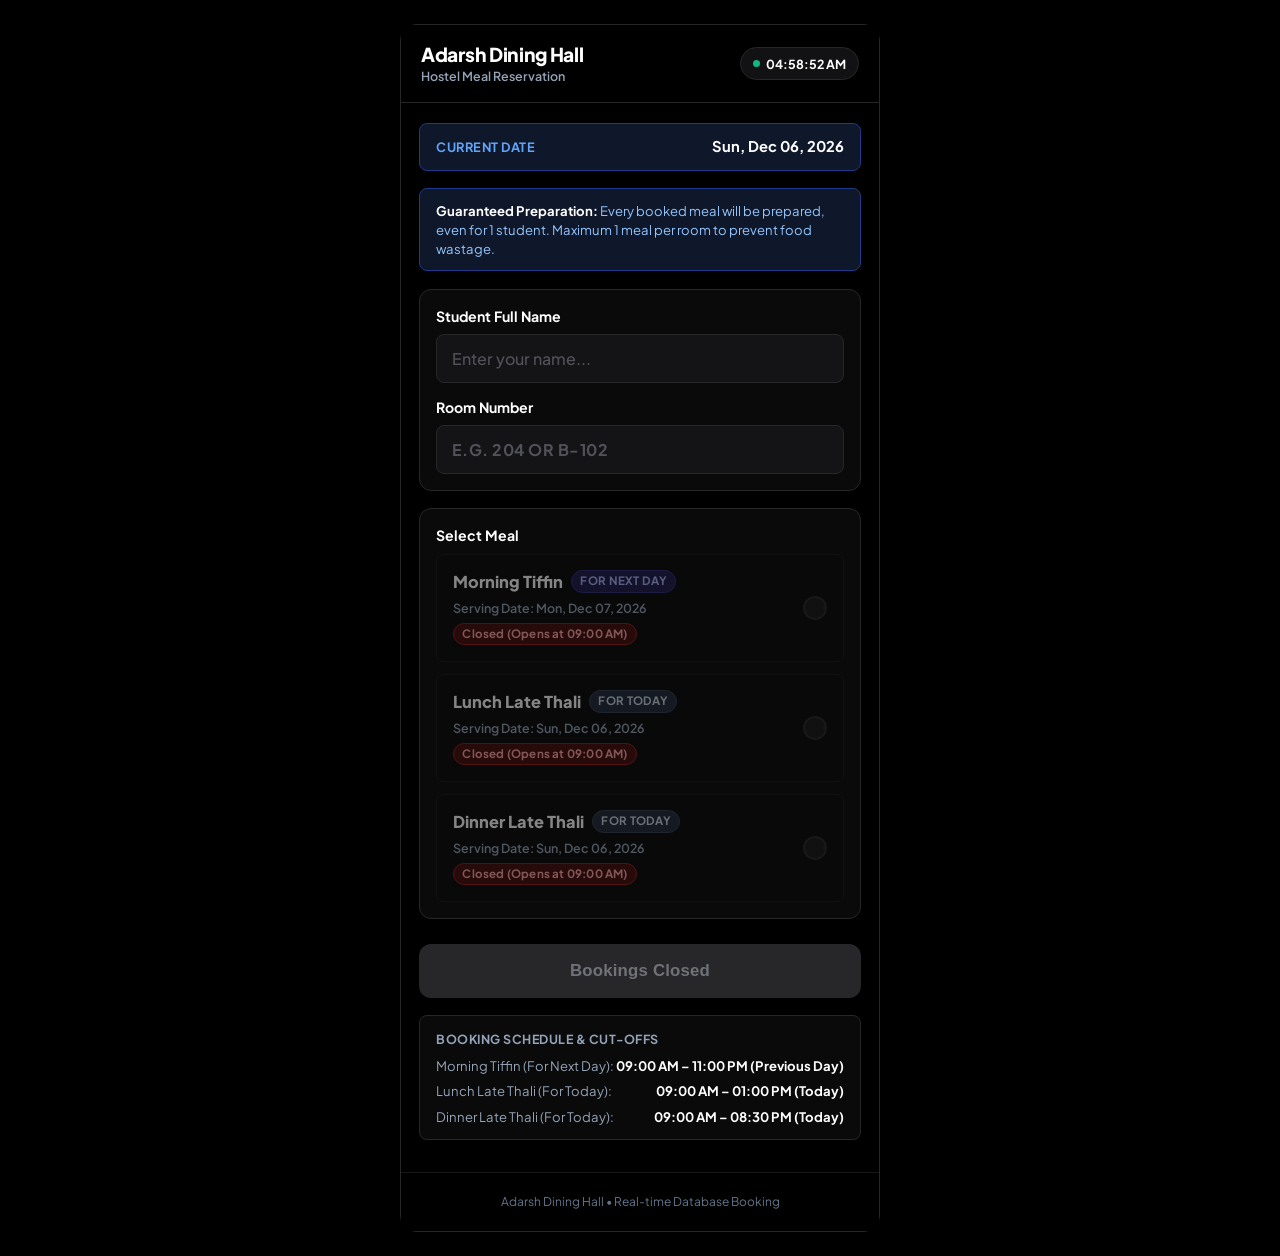
==== index.html @ bc03c0e6 "Implement Device Lock and Room Number Lock" ====
<!DOCTYPE html>
<html lang="en">
<head>
  <meta charset="UTF-8">
  <meta name="viewport" content="width=device-width, initial-scale=1.0, maximum-scale=1.0, user-scalable=no">
  <title>Adarsh Dining Hall - Meal Reservation</title>
  <link rel="icon" href="data:image/svg+xml,<svg xmlns=%22http://www.w3.org/2000/svg%22 viewBox=%220 0 100 100%22><rect width=%22100%22 height=%22100%22 rx=%2220%22 fill=%22%231e3a8a%22/><text x=%2250%22 y=%2265%22 font-family=%22sans-serif%22 font-size=%2245%22 font-weight=%22bold%22 fill=%22white%22 text-anchor=%22middle%22>A</text></svg>">
  <link rel="stylesheet" href="styles.css">
  <link rel="preconnect" href="https://fonts.googleapis.com">
  <link rel="preconnect" href="https://fonts.gstatic.com" crossorigin>
  <link href="https://fonts.googleapis.com/css2?family=Plus+Jakarta+Sans:wght@400;500;600;700;800&display=swap" rel="stylesheet">
</head>
<body class="mobile-body">
  <div class="mobile-app-shell">
    
    <!-- Clean App Header -->
    <header class="app-header">
      <div class="app-brand">
        <h1 class="app-title">Adarsh Dining Hall</h1>
        <p class="app-tagline">Hostel Meal Reservation</p>
      </div>
      <div class="header-clock">
        <span class="live-dot"></span>
        <span id="liveClock">--:--:--</span>
      </div>
    </header>

    <!-- Notification Toast -->
    <div id="toast" class="toast"></div>

    <!-- Main Content -->
    <main class="app-content">
      
      <!-- SUCCESS CONFIRMATION OVERLAY -->
      <div id="successCard" class="booking-success-card hidden">
        <div class="success-check-badge">&#10003;</div>
        <h2>Booking Confirmed</h2>
        <p class="success-subtext">The kitchen manager has received your reservation in the database.</p>
        
        <div class="success-details-box" id="submittedSummaryBox">
          <!-- Injected via app.js -->
        </div>

        <button class="btn-book-another" onclick="resetFormForNewEntry()">
          Book Another Meal
        </button>
      </div>

      <!-- Main Direct Booking Form -->
      <form id="messOrderForm" class="booking-form-direct">
        
        <!-- Today's Date Banner -->
        <div class="today-date-card">
          <span class="today-label">Current Date</span>
          <span class="today-val" id="dispTodayDate">Loading...</span>
        </div>

        <!-- Anti-Wastage & Guaranteed Cooking Notice -->
        <div class="assurance-note">
          <strong>Guaranteed Preparation:</strong> Every booked meal will be prepared, even for 1 student. Maximum 1 meal per room to prevent food wastage.
        </div>

        <!-- Student Details Inputs (Name + Room Number) -->
        <div class="input-card">
          <label class="field-label" for="studentName">Student Full Name</label>
          <input 
            type="text" 
            id="studentName" 
            class="mobile-text-input" 
            placeholder="Enter your name..." 
            required
            autocomplete="name"
          >
          <div style="margin-top: 0.85rem;">
            <label class="field-label" for="roomNumber">Room Number</label>
            <input 
              type="text" 
              id="roomNumber" 
              class="mobile-text-input uppercase-input" 
              placeholder="e.g. 204 or B-102" 
              required
              autocomplete="off"
              maxlength="15"
            >
          </div>
        </div>

        <!-- Meal Selection (3 Direct Cards: Tiffin for Next Day, Lunch/Dinner for Today) -->
        <div class="input-card">
          <label class="field-label">Select Meal</label>

          <div class="meal-cards-stack">
            
            <!-- OPTION 1: Morning Tiffin (Next Day) -->
            <div class="meal-tap-card" id="boxTiffin" onclick="toggleMealCard('tiffin')">
              <input type="checkbox" id="checkTiffin" class="hidden-checkbox">
              <div class="card-left">
                <div class="card-title-row">
                  <span class="meal-title">Morning Tiffin</span>
                  <span class="meal-target-pill next-day">For Next Day</span>
                </div>
                <span class="meal-date-tag" id="tagDateTiffin">Loading...</span>
                <span class="time-status-badge closed" id="badgeTiffinStatus">Checking...</span>
              </div>
              <div class="card-check-indicator" id="indicatorTiffin"></div>
            </div>

            <!-- OPTION 2: Lunch Late Thali (Today) -->
            <div class="meal-tap-card" id="boxLunch" onclick="toggleMealCard('lunch')">
              <input type="checkbox" id="checkLunch" class="hidden-checkbox">
              <div class="card-left">
                <div class="card-title-row">
                  <span class="meal-title">Lunch Late Thali</span>
                  <span class="meal-target-pill today">For Today</span>
                </div>
                <span class="meal-date-tag" id="tagDateLunch">Loading...</span>
                <span class="time-status-badge closed" id="badgeLunchStatus">Checking...</span>
              </div>
              <div class="card-check-indicator" id="indicatorLunch"></div>
            </div>

            <!-- OPTION 3: Dinner Late Thali (Today) -->
            <div class="meal-tap-card" id="boxDinner" onclick="toggleMealCard('dinner')">
              <input type="checkbox" id="checkDinner" class="hidden-checkbox">
              <div class="card-left">
                <div class="card-title-row">
                  <span class="meal-title">Dinner Late Thali</span>
                  <span class="meal-target-pill today">For Today</span>
                </div>
                <span class="meal-date-tag" id="tagDateDinner">Loading...</span>
                <span class="time-status-badge closed" id="badgeDinnerStatus">Checking...</span>
              </div>
              <div class="card-check-indicator" id="indicatorDinner"></div>
            </div>

          </div>

          <!-- Validation Error -->
          <div id="selectionError" class="mobile-error-banner hidden">
            Please select at least one open meal option above.
          </div>
        </div>

        <!-- Main CTA Button -->
        <div class="cta-wrapper">
          <button type="submit" class="btn-main-cta" id="submitBtn">
            Confirm Meal Booking
          </button>
        </div>

        <!-- Official Schedule Rules -->
        <div class="rules-card">
          <div class="rules-heading">Booking Schedule & Cut-offs</div>
          <div class="rules-list">
            <div class="rules-item">
              <span>Morning Tiffin (For Next Day):</span>
              <strong>09:00 AM – 11:00 PM (Previous Day)</strong>
            </div>
            <div class="rules-item">
              <span>Lunch Late Thali (For Today):</span>
              <strong>09:00 AM – 01:00 PM (Today)</strong>
            </div>
            <div class="rules-item">
              <span>Dinner Late Thali (For Today):</span>
              <strong>09:00 AM – 08:30 PM (Today)</strong>
            </div>
          </div>
        </div>

      </form>
    </main>

    <!-- Clean Footer -->
    <footer class="mobile-app-footer">
      <p>Adarsh Dining Hall • Real-time Database Booking</p>
    </footer>

  </div>

  <script src="app.js"></script>
</body>
</html>
---- styles.css ----
/* ========================================================
   Adarsh Dining Hall - Premium OLED Black Design System
   Black Background • Navy Blue Accents • Mobile-First • Zero Emojis
   ======================================================== */
:root {
  --primary: #2563eb;              /* High-Contrast Navy Blue Accent */
  --primary-dark: #1e40af;         /* Deep Navy */
  --primary-light: #1e293b;        /* Subtle Navy-Slate Tint */
  --primary-gradient: linear-gradient(135deg, #1d4ed8 0%, #1e40af 100%);
  
  --bg-page: #000000;              /* Pure Pitch Black */
  --bg-card: #0a0a0a;              /* OLED Black Card Surface */
  --bg-card-elevated: #121214;     /* Elevated Surface */
  
  --text-main: #ffffff;            /* Crisp High-Contrast White */
  --text-muted: #94a3b8;           /* Muted Light Slate */
  --text-light: #64748b;
  --border-color: #27272a;         /* Subtle Dark Border */
  --border-focus: #3b82f6;

  --accent-green: #10b981;
  --accent-green-bg: #064e3b;
  --accent-red: #ef4444;
  --accent-red-bg: #450a0a;
  
  --radius-sm: 8px;
  --radius-md: 12px;
  --radius-lg: 16px;
  --radius-full: 9999px;
  
  --shadow-sm: 0 1px 3px rgba(0, 0, 0, 0.4);
  --shadow-card: 0 4px 14px -2px rgba(0, 0, 0, 0.6);
  --shadow-cta: 0 8px 24px -4px rgba(37, 99, 235, 0.45);
  
  --font-family: 'Plus Jakarta Sans', -apple-system, BlinkMacSystemFont, "Segoe UI", sans-serif;
}

* {
  margin: 0;
  padding: 0;
  box-sizing: border-box;
  -webkit-tap-highlight-color: transparent;
}

body.mobile-body {
  font-family: var(--font-family);
  background-color: #000000;
  color: var(--text-main);
  line-height: 1.45;
  -webkit-font-smoothing: antialiased;
  color-scheme: dark;
}

/* Mobile Container Shell */
.mobile-app-shell {
  max-width: 480px;
  margin: 0 auto;
  min-height: 100vh;
  display: flex;
  flex-direction: column;
  background-color: #000000;
  box-shadow: 0 0 50px rgba(0, 0, 0, 0.9);
}

@media (min-width: 481px) {
  .mobile-app-shell {
    margin: 1.5rem auto;
    min-height: calc(100vh - 3rem);
    border-radius: var(--radius-lg);
    border: 1px solid var(--border-color);
  }
}

/* ========================================================
   Compact App Header
   ======================================================== */
.app-header {
  padding: 1.1rem 1.25rem;
  background: #000000;
  border-bottom: 1px solid var(--border-color);
  display: flex;
  justify-content: space-between;
  align-items: center;
  position: sticky;
  top: 0;
  z-index: 50;
}

.app-brand {
  display: flex;
  flex-direction: column;
}

.app-title {
  font-size: 1.2rem;
  font-weight: 800;
  color: #ffffff;
  letter-spacing: -0.3px;
  line-height: 1.15;
}

.app-tagline {
  font-size: 0.78rem;
  color: var(--text-muted);
  font-weight: 600;
  margin-top: 2px;
}

.header-clock {
  display: flex;
  align-items: center;
  gap: 0.4rem;
  background: #121214;
  padding: 0.4rem 0.75rem;
  border-radius: var(--radius-full);
  font-size: 0.78rem;
  font-weight: 700;
  color: #ffffff;
  border: 1px solid var(--border-color);
}

.live-dot {
  width: 7px;
  height: 7px;
  border-radius: 50%;
  background: var(--accent-green);
}

/* ========================================================
   Content Layout (Direct Visibility)
   ======================================================== */
.app-content {
  padding: 1.25rem 1.15rem 2rem 1.15rem;
  flex: 1;
  background-color: #000000;
}

.booking-form-direct {
  display: flex;
  flex-direction: column;
  gap: 1.1rem;
}

/* Date Notification Box */
.today-date-card {
  background: #0f172a;
  border: 1.5px solid #1e3a8a;
  border-radius: var(--radius-sm);
  padding: 0.75rem 1rem;
  display: flex;
  justify-content: space-between;
  align-items: center;
}

.today-label {
  font-size: 0.8rem;
  font-weight: 700;
  color: #60a5fa;
  text-transform: uppercase;
  letter-spacing: 0.5px;
}

.today-val {
  font-size: 0.92rem;
  font-weight: 700;
  color: #ffffff;
}

/* Assurance Note */
.assurance-note {
  background: #0f172a;
  border: 1px solid #1e3a8a;
  border-radius: var(--radius-sm);
  padding: 0.75rem 0.95rem;
  font-size: 0.82rem;
  color: #93c5fd;
  line-height: 1.45;
}

.assurance-note strong {
  color: #ffffff;
}

.uppercase-input {
  text-transform: uppercase;
  letter-spacing: 0.5px;
  font-weight: 700 !important;
}

/* Input Cards */
.input-card {
  background: #0a0a0a;
  border: 1.5px solid var(--border-color);
  border-radius: var(--radius-md);
  padding: 1rem;
  box-shadow: var(--shadow-sm);
  transition: border-color 0.2s;
}

.input-card:focus-within {
  border-color: var(--primary);
}

.field-label {
  display: block;
  font-size: 0.88rem;
  font-weight: 700;
  color: #ffffff;
  margin-bottom: 0.5rem;
}

/* Student Name Text Input */
.mobile-text-input {
  width: 100%;
  background: #141416;
  border: 1.5px solid var(--border-color);
  border-radius: var(--radius-sm);
  padding: 0.8rem 0.9rem;
  font-family: inherit;
  font-size: 1rem;
  font-weight: 500;
  color: #ffffff;
  outline: none;
  transition: all 0.2s;
}

.mobile-text-input::placeholder {
  color: #52525b;
}

.mobile-text-input:focus {
  border-color: var(--primary);
  background: #18181b;
  box-shadow: 0 0 0 3px rgba(37, 99, 235, 0.25);
}

/* ========================================================
   Meal Selection Cards (Clean, Bold, No Emojis, No Filler)
   ======================================================== */
.meal-cards-stack {
  display: flex;
  flex-direction: column;
  gap: 0.75rem;
}

.meal-tap-card {
  background: #0f1319;
  border: 1.5px solid var(--border-color);
  border-radius: var(--radius-sm);
  padding: 0.95rem 1rem;
  display: flex;
  align-items: center;
  justify-content: space-between;
  cursor: pointer;
  user-select: none;
  transition: all 0.2s ease;
}

.meal-tap-card:active:not(.disabled) {
  transform: scale(0.985);
}

.hidden-checkbox {
  display: none !important;
}

.card-left {
  display: flex;
  flex-direction: column;
  gap: 0.35rem;
  flex: 1;
}

.card-title-row {
  display: flex;
  align-items: center;
  gap: 0.5rem;
  flex-wrap: wrap;
}

.meal-title {
  font-size: 1.02rem;
  font-weight: 800;
  color: #ffffff;
}

.meal-target-pill {
  font-size: 0.72rem;
  font-weight: 700;
  padding: 2px 8px;
  border-radius: var(--radius-full);
  text-transform: uppercase;
  letter-spacing: 0.3px;
}

.meal-target-pill.next-day {
  background: #1e1b4b;
  color: #a5b4fc;
  border: 1px solid #312e81;
}

.meal-target-pill.today {
  background: #1e293b;
  color: #cbd5e1;
  border: 1px solid #334155;
}

.meal-date-tag {
  font-size: 0.78rem;
  font-weight: 600;
  color: var(--text-muted);
}

/* Status Badges */
.time-status-badge {
  display: inline-block;
  align-self: flex-start;
  font-size: 0.72rem;
  font-weight: 700;
  padding: 2px 8px;
  border-radius: var(--radius-full);
  letter-spacing: 0.2px;
}

.time-status-badge.open {
  background: #064e3b;
  color: #6ee7b7;
  border: 1px solid #059669;
}

.time-status-badge.closed {
  background: #450a0a;
  color: #fca5a5;
  border: 1px solid #991b1b;
}

/* Card Check Indicator */
.card-check-indicator {
  width: 24px;
  height: 24px;
  border-radius: 50%;
  border: 2px solid #3f3f46;
  background: #18181b;
  display: flex;
  align-items: center;
  justify-content: center;
  flex-shrink: 0;
  margin-left: 0.75rem;
  transition: all 0.2s;
}

/* Selected State */
.meal-tap-card.selected {
  background: #172554;
  border-color: #3b82f6;
  box-shadow: 0 0 0 1px #3b82f6;
}

.meal-tap-card.selected .card-check-indicator {
  background: var(--primary);
  border-color: var(--primary);
}

.meal-tap-card.selected .card-check-indicator::after {
  content: '';
  display: block;
  width: 5px;
  height: 9px;
  border: solid #ffffff;
  border-width: 0 2px 2px 0;
  transform: rotate(45deg);
  margin-top: -2px;
}

/* Disabled State */
.meal-tap-card.disabled {
  background: #09090b;
  border-color: #18181b;
  opacity: 0.5;
  cursor: not-allowed;
}

.meal-tap-card.disabled .card-check-indicator {
  background: #18181b;
  border-color: #27272a;
}

/* Mobile Error Banner */
.mobile-error-banner {
  background: #450a0a;
  border: 1.5px solid #991b1b;
  color: #fca5a5;
  font-size: 0.84rem;
  font-weight: 600;
  padding: 0.65rem 0.9rem;
  border-radius: var(--radius-sm);
  margin-top: 0.5rem;
}

/* ========================================================
   Main CTA Button
   ======================================================== */
.cta-wrapper {
  margin-top: 0.5rem;
}

.btn-main-cta {
  width: 100%;
  background: var(--primary-gradient);
  color: #ffffff;
  border: none;
  padding: 1.05rem 1.25rem;
  border-radius: var(--radius-md);
  font-size: 1.05rem;
  font-weight: 800;
  letter-spacing: 0.2px;
  cursor: pointer;
  box-shadow: var(--shadow-cta);
  transition: transform 0.15s, box-shadow 0.15s, background 0.2s;
  display: flex;
  align-items: center;
  justify-content: center;
}

.btn-main-cta:hover:not(:disabled) {
  background: linear-gradient(135deg, #2563eb 0%, #1d4ed8 100%);
}

.btn-main-cta:active:not(:disabled) {
  transform: scale(0.985);
}

.btn-main-cta:disabled {
  background: #27272a;
  color: #71717a;
  box-shadow: none;
  cursor: not-allowed;
}

/* Booking Rules Summary Card */
.rules-card {
  background: #0a0a0a;
  border: 1px solid var(--border-color);
  border-radius: var(--radius-sm);
  padding: 0.85rem 1rem;
}

.rules-heading {
  font-size: 0.78rem;
  font-weight: 700;
  color: var(--text-muted);
  text-transform: uppercase;
  letter-spacing: 0.5px;
  margin-bottom: 0.5rem;
}

.rules-list {
  display: flex;
  flex-direction: column;
  gap: 0.4rem;
  font-size: 0.82rem;
}

.rules-item {
  display: flex;
  justify-content: space-between;
  color: var(--text-muted);
}

.rules-item strong {
  color: #ffffff;
}

/* ========================================================
   Booking Success Card
   ======================================================== */
.booking-success-card {
  text-align: center;
  padding: 2.5rem 1.5rem;
  background: #0a0a0a;
  border-radius: var(--radius-md);
  border: 1.5px solid var(--border-color);
  box-shadow: var(--shadow-card);
}

.success-check-badge {
  width: 54px;
  height: 54px;
  background: var(--primary);
  color: #ffffff;
  font-size: 1.6rem;
  font-weight: 800;
  border-radius: 50%;
  display: flex;
  align-items: center;
  justify-content: center;
  margin: 0 auto 1.25rem auto;
  box-shadow: 0 4px 14px rgba(37, 99, 235, 0.4);
}

.booking-success-card h2 {
  font-size: 1.45rem;
  font-weight: 800;
  color: #ffffff;
  margin-bottom: 0.35rem;
}

.success-subtext {
  font-size: 0.85rem;
  color: var(--text-muted);
  margin-bottom: 1.5rem;
}

.success-details-box {
  background: #141416;
  border: 1px solid var(--border-color);
  border-radius: var(--radius-sm);
  padding: 1rem;
  text-align: left;
  font-size: 0.9rem;
  display: flex;
  flex-direction: column;
  gap: 0.45rem;
  margin-bottom: 1.5rem;
  color: #ffffff;
}

.btn-book-another {
  width: 100%;
  background: transparent;
  color: #60a5fa;
  border: 2px solid var(--primary);
  padding: 0.85rem;
  border-radius: var(--radius-md);
  font-size: 0.95rem;
  font-weight: 700;
  cursor: pointer;
  transition: all 0.2s;
}

.btn-book-another:hover {
  background: #172554;
}

/* App Footer */
.mobile-app-footer {
  text-align: center;
  padding: 1.25rem 1rem;
  font-size: 0.75rem;
  color: var(--text-light);
  border-top: 1px solid #18181b;
  background: #000000;
}

/* Toast */
.toast {
  position: fixed;
  bottom: 1.5rem;
  left: 50%;
  transform: translateX(-50%) translateY(10px);
  background: #18181b;
  border: 1px solid var(--border-color);
  color: #ffffff;
  padding: 0.75rem 1.25rem;
  border-radius: var(--radius-full);
  font-size: 0.85rem;
  font-weight: 600;
  box-shadow: 0 8px 25px rgba(0, 0, 0, 0.8);
  opacity: 0;
  pointer-events: none;
  transition: all 0.25s cubic-bezier(0.16, 1, 0.3, 1);
  z-index: 9999;
  white-space: nowrap;
}

.toast.show {
  opacity: 1;
  transform: translateX(-50%) translateY(0);
}

.hidden {
  display: none !important;
}

/* ========================================================
   Mobile-First Kitchen Manager Portal (messmanager.html)
   ======================================================== */
.manager-header-actions {
  display: flex;
  align-items: center;
  gap: 0.5rem;
}

.btn-print-mobile {
  background: var(--primary-dark);
  color: #ffffff;
  padding: 0.35rem 0.75rem;
  border-radius: var(--radius-sm);
  font-size: 0.78rem;
  font-weight: 700;
  cursor: pointer;
  border: 1px solid var(--primary);
}

/* Mobile Stepper Card */
.mobile-date-card {
  background: #0a0a0a;
  border: 1.5px solid var(--border-color);
  border-radius: var(--radius-md);
  padding: 0.85rem;
  display: flex;
  flex-direction: column;
  gap: 0.65rem;
  box-shadow: var(--shadow-sm);
}

.mobile-date-card label {
  font-size: 0.78rem;
  font-weight: 700;
  color: var(--text-muted);
  text-transform: uppercase;
  letter-spacing: 0.4px;
}

.mobile-stepper-row {
  display: flex;
  align-items: center;
  gap: 0.4rem;
}

.btn-step-mobile {
  background: #18181b;
  border: 1.5px solid var(--border-color);
  color: #ffffff;
  font-size: 0.95rem;
  font-weight: 800;
  min-width: 42px;
  height: 42px;
  border-radius: var(--radius-sm);
  display: flex;
  align-items: center;
  justify-content: center;
  cursor: pointer;
}

.btn-step-mobile:active {
  background: #27272a;
}

.mobile-date-picker-input {
  flex: 1;
  height: 42px;
  background: #141416;
  border: 1.5px solid var(--border-color);
  border-radius: var(--radius-sm);
  padding: 0 0.6rem;
  font-size: 0.92rem;
  font-weight: 700;
  color: #ffffff;
  text-align: center;
  color-scheme: dark;
}

.btn-today-pill {
  height: 42px;
  background: #172554;
  border: 1.5px solid #1e40af;
  color: #93c5fa;
  font-size: 0.8rem;
  font-weight: 700;
  padding: 0 0.85rem;
  border-radius: var(--radius-sm);
  cursor: pointer;
  white-space: nowrap;
}

.mobile-serving-banner {
  background: #141416;
  border-left: 3.5px solid var(--primary);
  padding: 0.6rem 0.85rem;
  border-radius: var(--radius-sm);
  font-size: 0.84rem;
  display: flex;
  justify-content: space-between;
  align-items: center;
}

.mobile-serving-banner strong {
  color: #60a5fa;
}

/* Mobile Search Bar */
.mobile-search-wrap {
  width: 100%;
}

.mobile-search-input {
  width: 100%;
  height: 44px;
  background: #141416;
  border: 1.5px solid var(--border-color);
  border-radius: var(--radius-sm);
  padding: 0 0.9rem;
  font-size: 0.92rem;
  color: #ffffff;
  outline: none;
}

.mobile-search-input::placeholder {
  color: #52525b;
}

.mobile-search-input:focus {
  border-color: var(--primary);
  background: #18181b;
}

/* Mobile Segmented Tab Bar */
.mobile-tab-bar {
  display: flex;
  gap: 0.4rem;
  background: #09090b;
  padding: 0.35rem;
  border-radius: var(--radius-md);
  border: 1px solid var(--border-color);
  overflow-x: auto;
}

.mobile-tab-btn {
  flex: 1;
  min-height: 38px;
  padding: 0.35rem 0.5rem;
  border: none;
  background: transparent;
  color: var(--text-muted);
  font-size: 0.78rem;
  font-weight: 700;
  border-radius: var(--radius-sm);
  cursor: pointer;
  white-space: nowrap;
  display: flex;
  align-items: center;
  justify-content: center;
  gap: 0.35rem;
  transition: all 0.2s;
}

.mobile-tab-btn.active {
  background: var(--primary-dark);
  color: #ffffff;
  box-shadow: var(--shadow-sm);
}

.tab-badge {
  background: rgba(255, 255, 255, 0.1);
  padding: 1px 6px;
  border-radius: var(--radius-full);
  font-size: 0.72rem;
  color: var(--text-muted);
}

.mobile-tab-btn.active .tab-badge {
  background: rgba(255, 255, 255, 0.25);
  color: #ffffff;
}

/* Mobile Section Card */
.mobile-meal-section {
  display: flex;
  flex-direction: column;
  gap: 0.5rem;
}

.mobile-section-header {
  display: flex;
  justify-content: space-between;
  align-items: center;
  padding: 0.45rem 0.25rem;
}

.mobile-section-header h3 {
  font-size: 0.98rem;
  font-weight: 800;
  color: #ffffff;
}

.mobile-count-pill {
  background: #172554;
  color: #93c5fd;
  border: 1px solid #1e40af;
  font-size: 0.78rem;
  font-weight: 800;
  padding: 2px 9px;
  border-radius: var(--radius-full);
}

/* Student Items List */
.mobile-student-list {
  background: #0a0a0a;
  border: 1.5px solid var(--border-color);
  border-radius: var(--radius-md);
  overflow: hidden;
  box-shadow: var(--shadow-sm);
}

.mobile-student-row {
  display: flex;
  align-items: center;
  justify-content: space-between;
  padding: 0.85rem 1rem;
  border-bottom: 1px solid #18181b;
  min-height: 52px;
  cursor: pointer;
  user-select: none;
  transition: background 0.15s;
}

.mobile-student-row:last-child {
  border-bottom: none;
}

.mobile-student-row:active {
  background: #141416;
}

.mobile-student-left {
  display: flex;
  align-items: center;
  gap: 0.75rem;
  flex: 1;
}

.student-sr-pill {
  font-size: 0.78rem;
  font-weight: 800;
  color: var(--text-muted);
  background: #18181b;
  width: 28px;
  height: 28px;
  border-radius: 50%;
  display: flex;
  align-items: center;
  justify-content: center;
  flex-shrink: 0;
}

.student-details-wrap {
  display: flex;
  flex-direction: column;
  gap: 3px;
}

.student-room-badge {
  display: inline-block;
  align-self: flex-start;
  font-size: 0.74rem;
  font-weight: 800;
  padding: 1px 7px;
  border-radius: 4px;
  background: #172554;
  color: #93c5fd;
  border: 1px solid #1e40af;
  letter-spacing: 0.3px;
}

.student-name-text {
  font-size: 1rem;
  font-weight: 700;
  color: #ffffff;
  line-height: 1.25;
}

/* Done Check Toggle Button (32px Thumb-Friendly) */
.student-done-btn {
  width: 32px;
  height: 32px;
  border-radius: 50%;
  border: 2px solid #3f3f46;
  background: #141416;
  display: flex;
  align-items: center;
  justify-content: center;
  flex-shrink: 0;
  margin-left: 0.75rem;
  cursor: pointer;
  transition: all 0.2s;
}

.student-done-btn.checked {
  background: var(--accent-green);
  border-color: var(--accent-green);
}

.student-done-btn.checked::after {
  content: '';
  display: block;
  width: 6px;
  height: 11px;
  border: solid #ffffff;
  border-width: 0 2.5px 2.5px 0;
  transform: rotate(45deg);
  margin-top: -2px;
}

/* Collected/Done Row Styling */
.mobile-student-row.row-collected {
  background: #09090b;
}

.mobile-student-row.row-collected .student-name-text {
  text-decoration: line-through;
  color: #52525b;
}

.mobile-student-row.row-collected .student-sr-pill {
  opacity: 0.4;
}

/* Empty list state */
.mobile-empty-notice {
  text-align: center;
  padding: 1.75rem 1rem;
  color: #71717a;
  font-size: 0.84rem;
  font-weight: 500;
  background: #0a0a0a;
  border: 1.5px dashed var(--border-color);
  border-radius: var(--radius-md);
}

/* Bottom Controls */
.mobile-manager-bottom {
  margin-top: 1.25rem;
  display: flex;
  flex-direction: column;
  gap: 0.75rem;
}

.btn-clear-date-mobile {
  width: 100%;
  background: #18181b;
  color: #f87171;
  border: 1.5px solid #7f1d1d;
  padding: 0.75rem;
  border-radius: var(--radius-md);
  font-size: 0.88rem;
  font-weight: 700;
  cursor: pointer;
}

.btn-clear-date-mobile:active {
  background: #450a0a;
}

.sync-status-footer {
  text-align: center;
  font-size: 0.75rem;
  font-weight: 700;
  color: var(--text-muted);
  display: flex;
  align-items: center;
  justify-content: center;
  gap: 0.4rem;
}

@media print {
  body {
    background-color: #ffffff !important;
    color: #000000 !important;
  }
  .app-header, .mobile-date-card, .mobile-search-wrap, .mobile-tab-bar, .mobile-manager-bottom {
    display: none !important;
  }
  .mobile-app-shell {
    max-width: 100% !important;
    box-shadow: none !important;
    background: #ffffff !important;
  }
  .mobile-student-list, .mobile-student-row {
    background: #ffffff !important;
    color: #000000 !important;
  }
  .student-name-text {
    color: #000000 !important;
  }
}
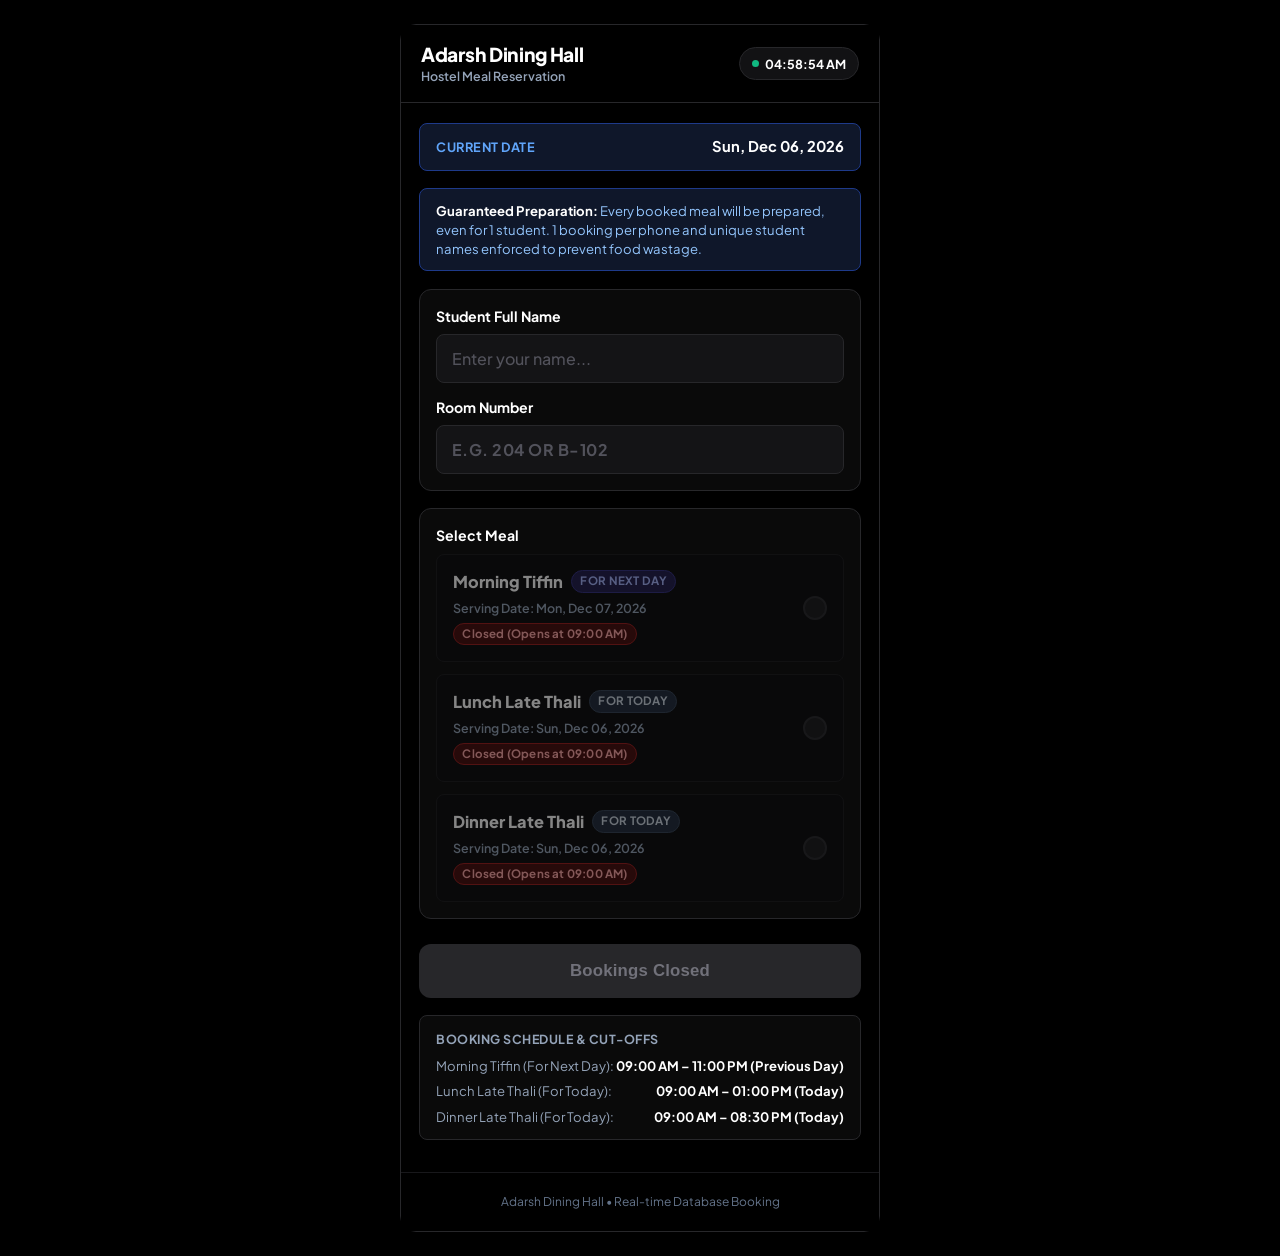
==== commit cbe2afc1: "Enforce strict 1 booking per phone device lock and unique student names" ====
--- a/index.html
+++ b/index.html
@@ -57,7 +57,7 @@
 
         <!-- Anti-Wastage & Guaranteed Cooking Notice -->
         <div class="assurance-note">
-          <strong>Guaranteed Preparation:</strong> Every booked meal will be prepared, even for 1 student. Maximum 1 meal per room to prevent food wastage.
+          <strong>Guaranteed Preparation:</strong> Every booked meal will be prepared, even for 1 student. 1 booking per phone and unique student names enforced to prevent food wastage.
         </div>
 
         <!-- Student Details Inputs (Name + Room Number) -->
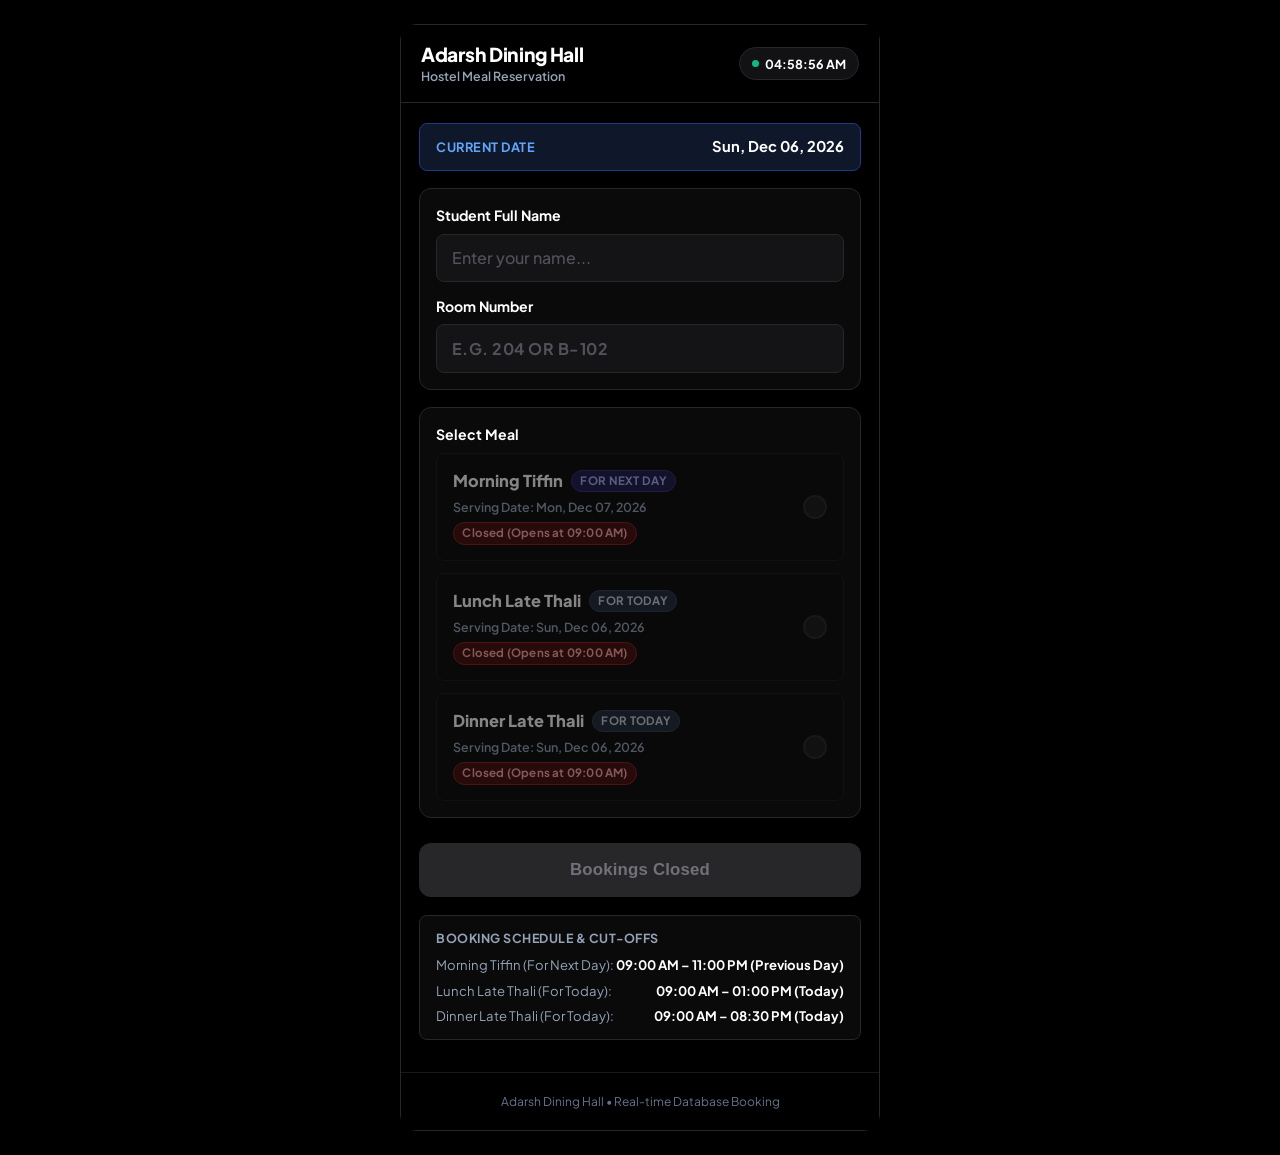
==== commit 2c024eae: "Remove assurance note and sync device lock so manager clear unlocks students" ====
--- a/index.html
+++ b/index.html
@@ -55,10 +55,6 @@
           <span class="today-val" id="dispTodayDate">Loading...</span>
         </div>
 
-        <!-- Anti-Wastage & Guaranteed Cooking Notice -->
-        <div class="assurance-note">
-          <strong>Guaranteed Preparation:</strong> Every booked meal will be prepared, even for 1 student. 1 booking per phone and unique student names enforced to prevent food wastage.
-        </div>
 
         <!-- Student Details Inputs (Name + Room Number) -->
         <div class="input-card">
--- a/styles.css
+++ b/styles.css
@@ -166,20 +166,6 @@
   color: #ffffff;
 }
 
-/* Assurance Note */
-.assurance-note {
-  background: #0f172a;
-  border: 1px solid #1e3a8a;
-  border-radius: var(--radius-sm);
-  padding: 0.75rem 0.95rem;
-  font-size: 0.82rem;
-  color: #93c5fd;
-  line-height: 1.45;
-}
-
-.assurance-note strong {
-  color: #ffffff;
-}
 
 .uppercase-input {
   text-transform: uppercase;
@@ -868,6 +854,37 @@
   font-weight: 700;
   color: #ffffff;
   line-height: 1.25;
+}
+
+.row-actions-right {
+  display: flex;
+  align-items: center;
+  gap: 0.65rem;
+  margin-left: 0.5rem;
+  flex-shrink: 0;
+}
+
+.btn-delete-row {
+  width: 32px;
+  height: 32px;
+  border-radius: var(--radius-sm);
+  background: #141416;
+  border: 1.5px solid #27272a;
+  color: #ef4444;
+  font-size: 1.25rem;
+  font-weight: 700;
+  display: flex;
+  align-items: center;
+  justify-content: center;
+  cursor: pointer;
+  line-height: 1;
+  transition: all 0.15s;
+}
+
+.btn-delete-row:active {
+  background: #450a0a;
+  border-color: #ef4444;
+  transform: scale(0.92);
 }
 
 /* Done Check Toggle Button (32px Thumb-Friendly) */
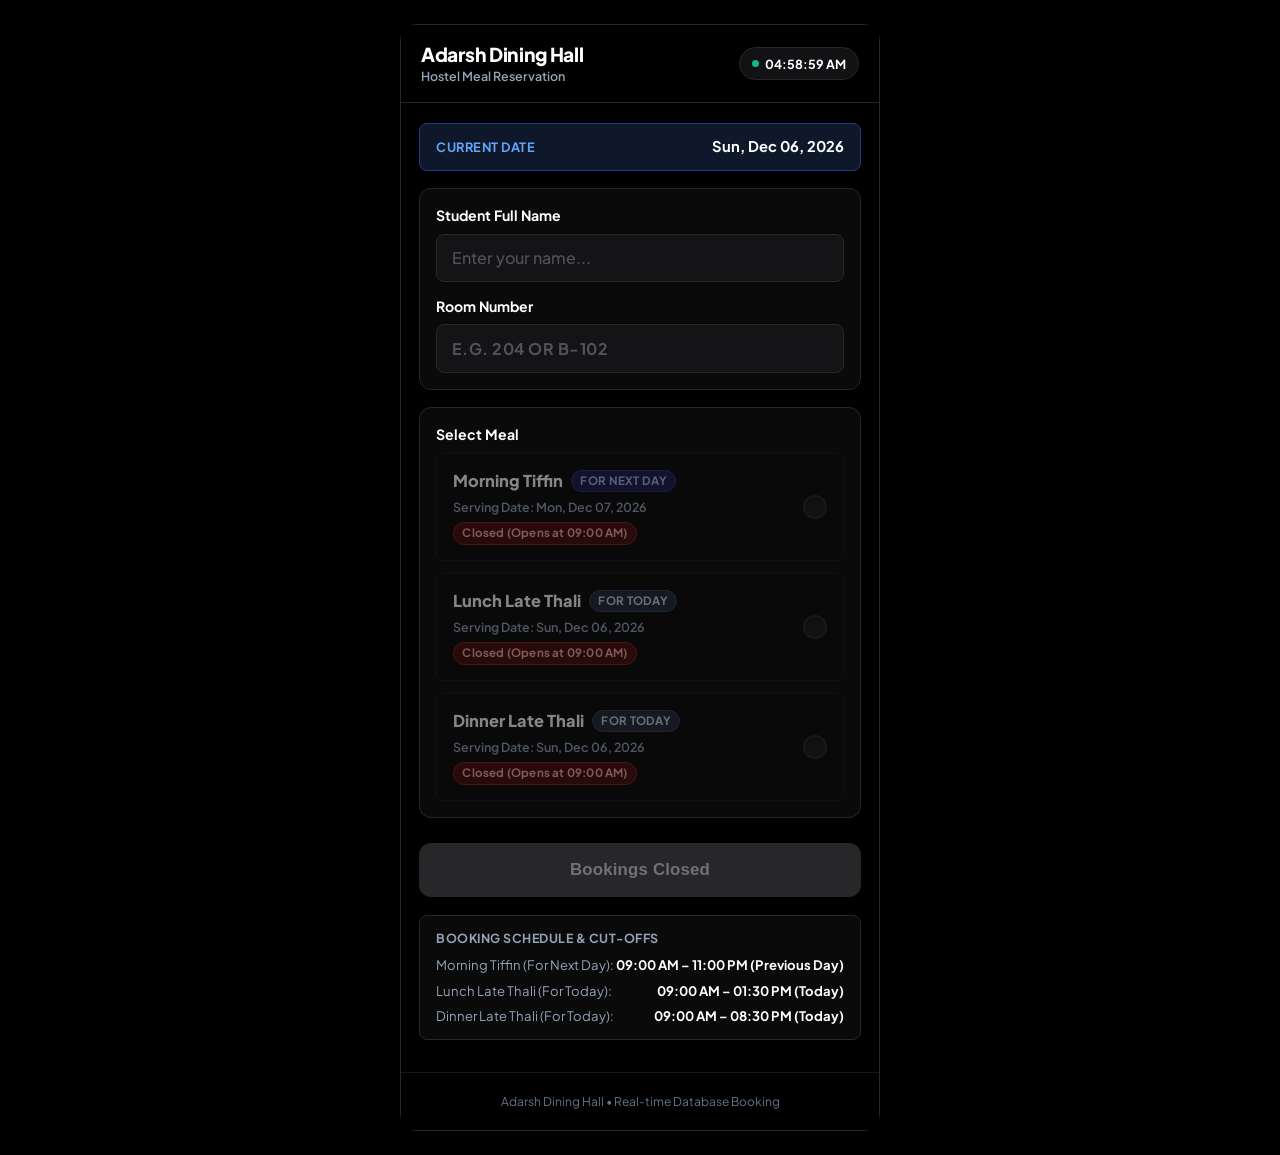
==== commit cb7bdf76: "Update Lunch Late Thali closing time to 01:30 PM" ====
--- a/index.html
+++ b/index.html
@@ -154,7 +154,7 @@
             </div>
             <div class="rules-item">
               <span>Lunch Late Thali (For Today):</span>
-              <strong>09:00 AM – 01:00 PM (Today)</strong>
+              <strong>09:00 AM – 01:30 PM (Today)</strong>
             </div>
             <div class="rules-item">
               <span>Dinner Late Thali (For Today):</span>
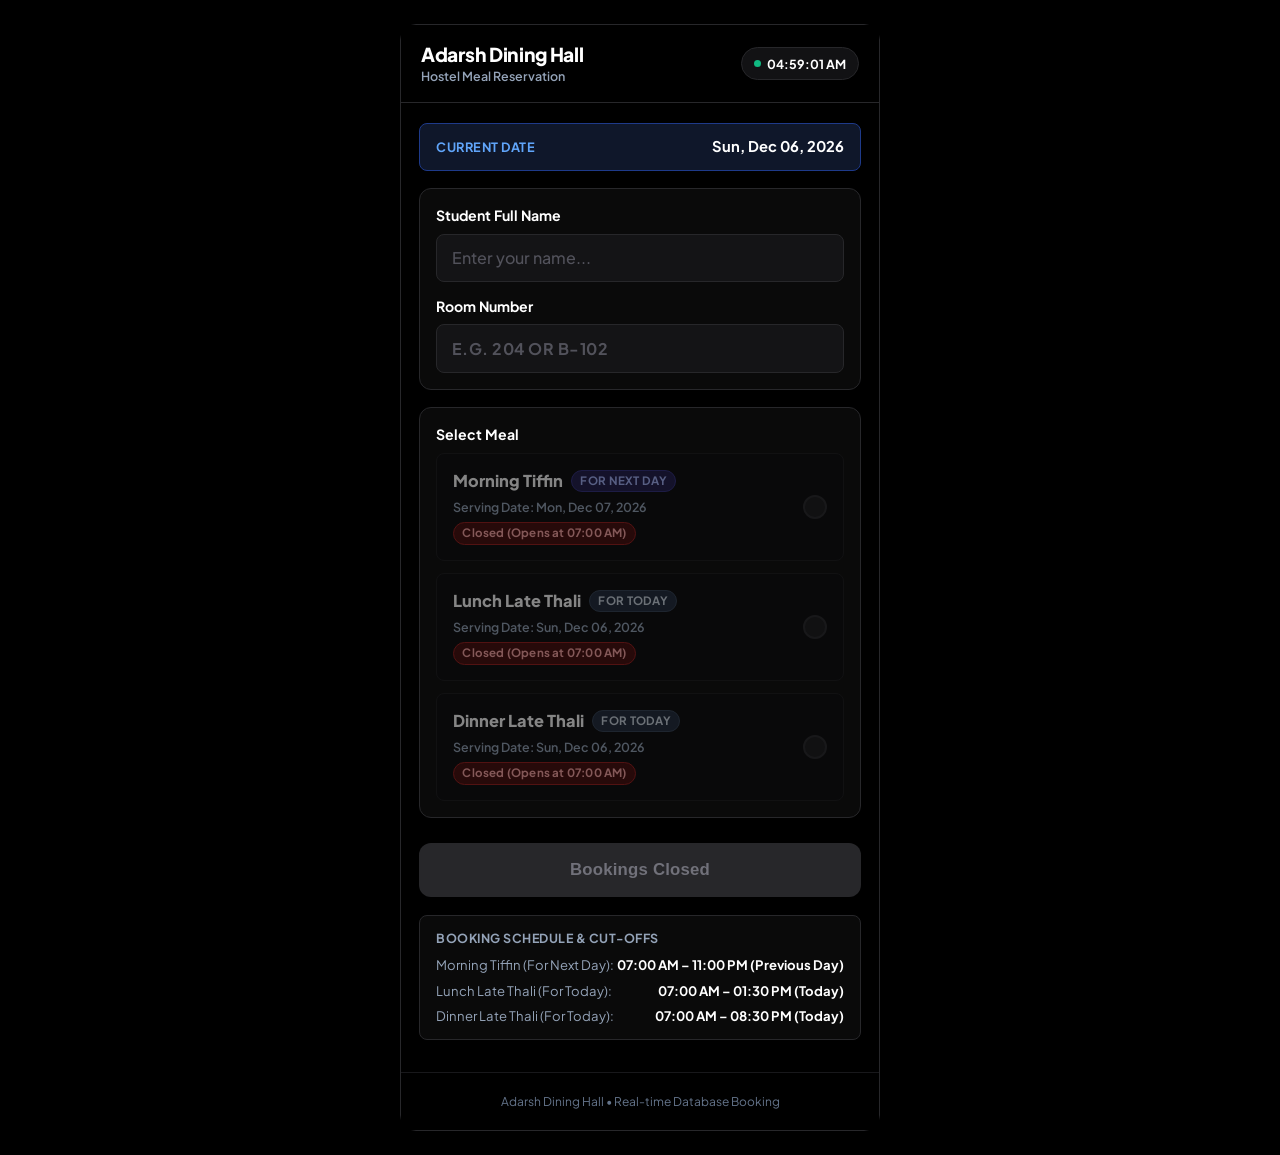
==== commit 46c662e4: "Update meal opening time to 07:00 AM for all meals while maintaining next-day booking for morning ti" ====
--- a/index.html
+++ b/index.html
@@ -150,15 +150,15 @@
           <div class="rules-list">
             <div class="rules-item">
               <span>Morning Tiffin (For Next Day):</span>
-              <strong>09:00 AM – 11:00 PM (Previous Day)</strong>
+              <strong>07:00 AM – 11:00 PM (Previous Day)</strong>
             </div>
             <div class="rules-item">
               <span>Lunch Late Thali (For Today):</span>
-              <strong>09:00 AM – 01:30 PM (Today)</strong>
+              <strong>07:00 AM – 01:30 PM (Today)</strong>
             </div>
             <div class="rules-item">
               <span>Dinner Late Thali (For Today):</span>
-              <strong>09:00 AM – 08:30 PM (Today)</strong>
+              <strong>07:00 AM – 08:30 PM (Today)</strong>
             </div>
           </div>
         </div>
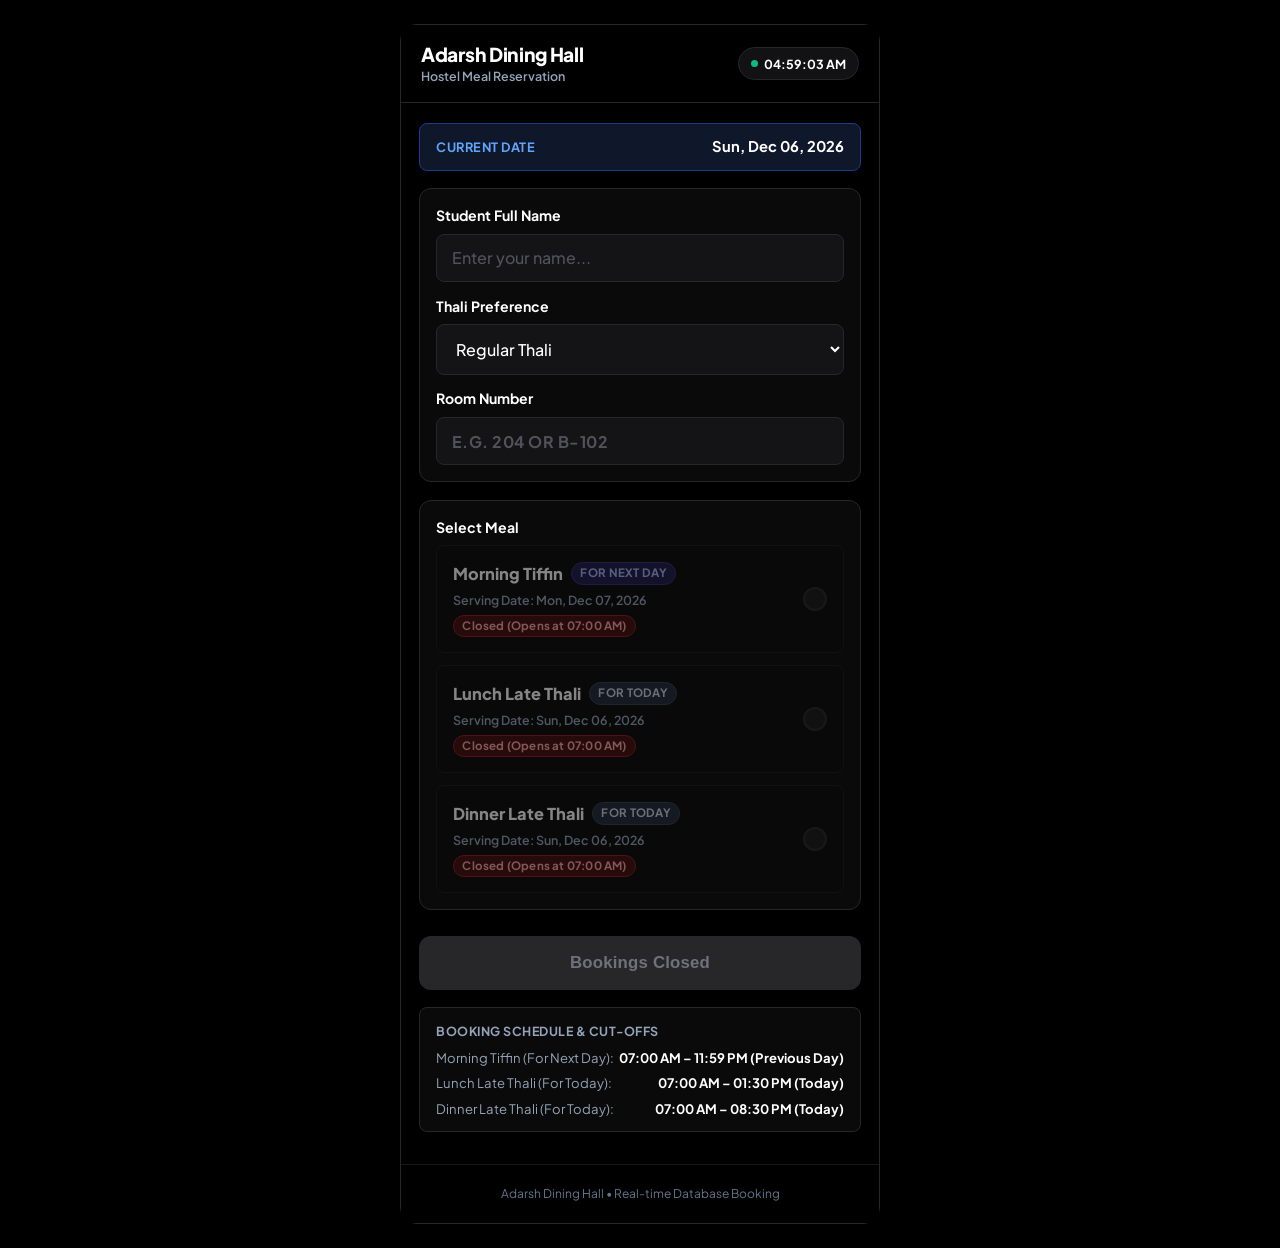
==== commit 716a351e: "Set morning tiffin closing time to 11:59 PM and add Jain/Regular thali dropdown" ====
--- a/index.html
+++ b/index.html
@@ -67,6 +67,13 @@
             required
             autocomplete="name"
           >
+          <div style="margin-top: 0.85rem;">
+            <label class="field-label" for="thaliType">Thali Preference</label>
+            <select id="thaliType" class="mobile-text-input">
+              <option value="Regular Thali" selected>Regular Thali</option>
+              <option value="JAIN Thali">JAIN Thali</option>
+            </select>
+          </div>
           <div style="margin-top: 0.85rem;">
             <label class="field-label" for="roomNumber">Room Number</label>
             <input 
@@ -150,7 +157,7 @@
           <div class="rules-list">
             <div class="rules-item">
               <span>Morning Tiffin (For Next Day):</span>
-              <strong>07:00 AM – 11:00 PM (Previous Day)</strong>
+              <strong>07:00 AM – 11:59 PM (Previous Day)</strong>
             </div>
             <div class="rules-item">
               <span>Lunch Late Thali (For Today):</span>
--- a/styles.css
+++ b/styles.css
@@ -218,6 +218,17 @@
   border-color: var(--primary);
   background: #18181b;
   box-shadow: 0 0 0 3px rgba(37, 99, 235, 0.25);
+}
+
+select.mobile-text-input {
+  cursor: pointer;
+  background-color: #141416;
+  color: #ffffff;
+}
+
+select.mobile-text-input option {
+  background-color: #141416;
+  color: #ffffff;
 }
 
 /* ========================================================
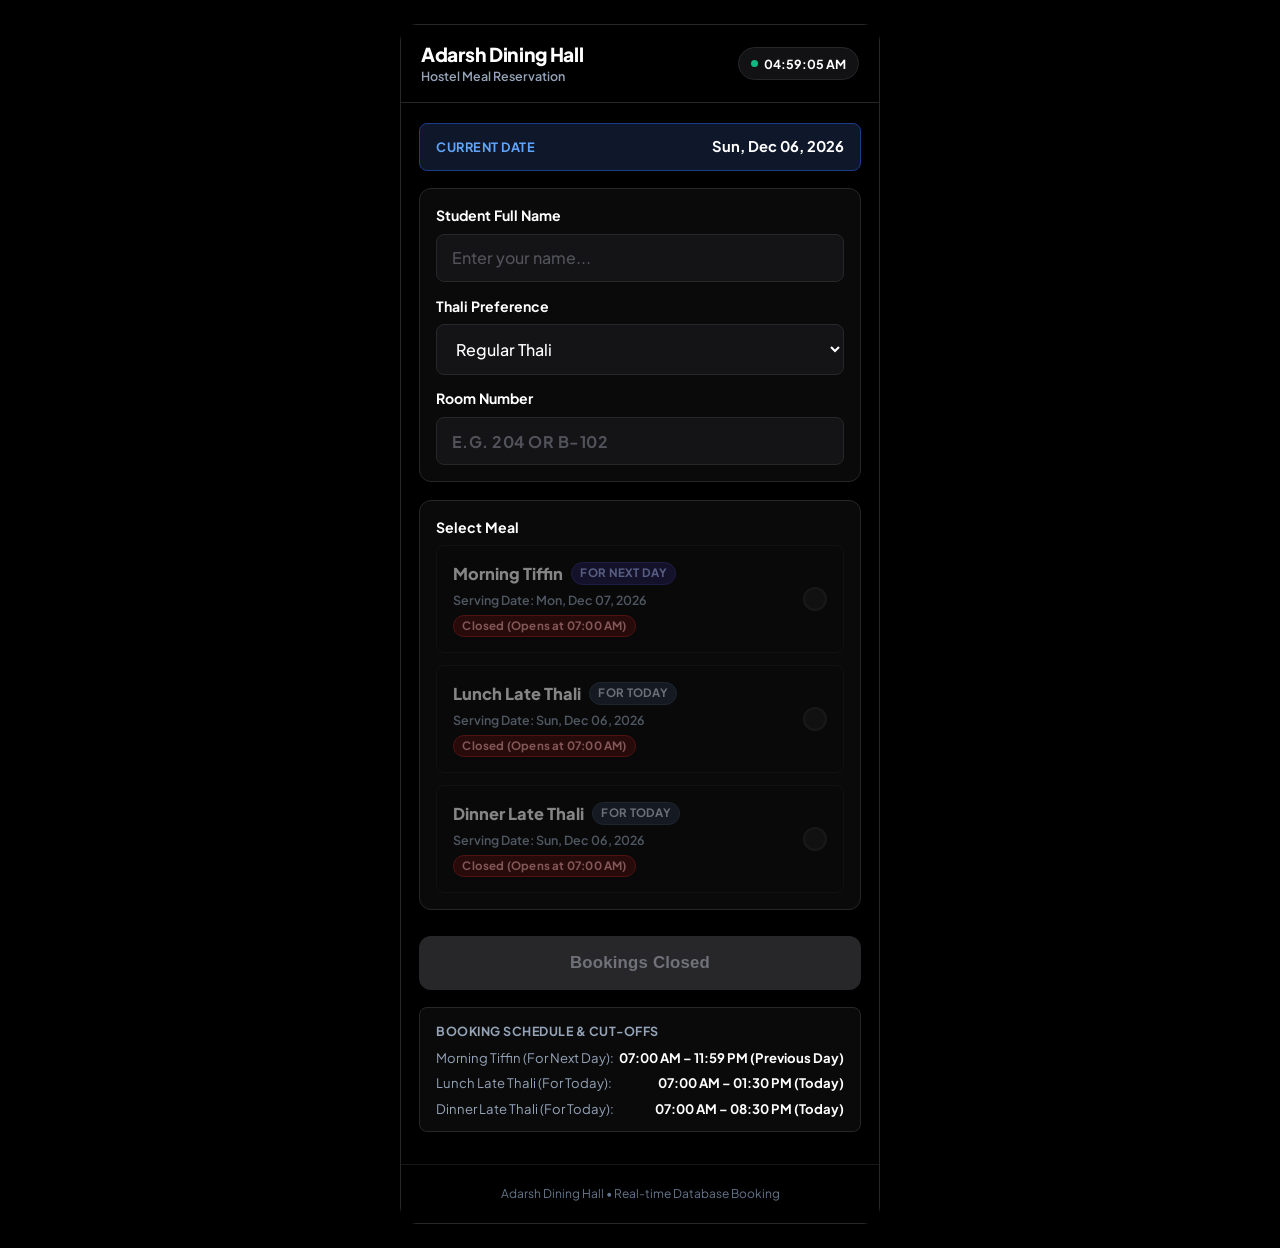
==== commit cc8ded8d: "Apply cache-busting assets and clarify tiffin serving dates on manager portal" ====
--- a/index.html
+++ b/index.html
@@ -5,7 +5,7 @@
   <meta name="viewport" content="width=device-width, initial-scale=1.0, maximum-scale=1.0, user-scalable=no">
   <title>Adarsh Dining Hall - Meal Reservation</title>
   <link rel="icon" href="data:image/svg+xml,<svg xmlns=%22http://www.w3.org/2000/svg%22 viewBox=%220 0 100 100%22><rect width=%22100%22 height=%22100%22 rx=%2220%22 fill=%22%231e3a8a%22/><text x=%2250%22 y=%2265%22 font-family=%22sans-serif%22 font-size=%2245%22 font-weight=%22bold%22 fill=%22white%22 text-anchor=%22middle%22>A</text></svg>">
-  <link rel="stylesheet" href="styles.css">
+  <link rel="stylesheet" href="styles.css?v=2.5">
   <link rel="preconnect" href="https://fonts.googleapis.com">
   <link rel="preconnect" href="https://fonts.gstatic.com" crossorigin>
   <link href="https://fonts.googleapis.com/css2?family=Plus+Jakarta+Sans:wght@400;500;600;700;800&display=swap" rel="stylesheet">
@@ -180,6 +180,6 @@
 
   </div>
 
-  <script src="app.js"></script>
+  <script src="app.js?v=2.5"></script>
 </body>
 </html>
--- a/styles.css
+++ b/styles.css
@@ -858,6 +858,19 @@
   color: #93c5fd;
   border: 1px solid #1e40af;
   letter-spacing: 0.3px;
+}
+
+.student-time-badge {
+  display: inline-block;
+  align-self: flex-start;
+  font-size: 0.72rem;
+  font-weight: 600;
+  padding: 1px 7px;
+  border-radius: 4px;
+  background: rgba(148, 163, 184, 0.12);
+  color: #cbd5e1;
+  border: 1px solid rgba(148, 163, 184, 0.22);
+  letter-spacing: 0.2px;
 }
 
 .student-name-text {
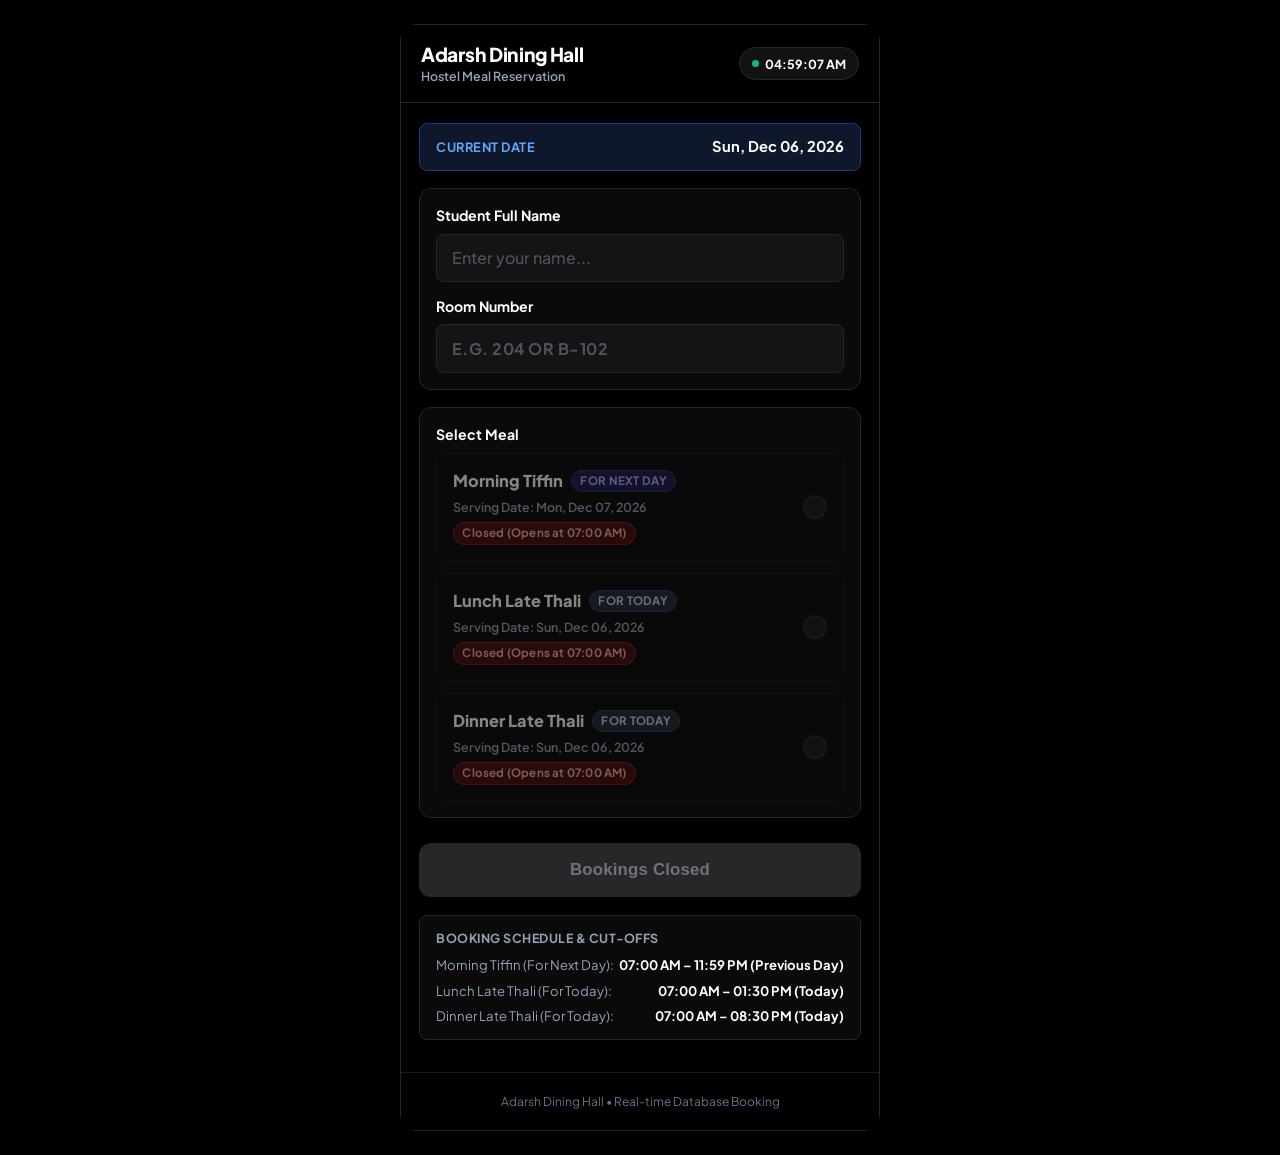
==== commit 0d1f01a6: "Filter entries strictly by selected date and remove Regular/Jain option from Tiffin" ====
--- a/index.html
+++ b/index.html
@@ -5,7 +5,7 @@
   <meta name="viewport" content="width=device-width, initial-scale=1.0, maximum-scale=1.0, user-scalable=no">
   <title>Adarsh Dining Hall - Meal Reservation</title>
   <link rel="icon" href="data:image/svg+xml,<svg xmlns=%22http://www.w3.org/2000/svg%22 viewBox=%220 0 100 100%22><rect width=%22100%22 height=%22100%22 rx=%2220%22 fill=%22%231e3a8a%22/><text x=%2250%22 y=%2265%22 font-family=%22sans-serif%22 font-size=%2245%22 font-weight=%22bold%22 fill=%22white%22 text-anchor=%22middle%22>A</text></svg>">
-  <link rel="stylesheet" href="styles.css?v=2.5">
+  <link rel="stylesheet" href="styles.css?v=3.0">
   <link rel="preconnect" href="https://fonts.googleapis.com">
   <link rel="preconnect" href="https://fonts.gstatic.com" crossorigin>
   <link href="https://fonts.googleapis.com/css2?family=Plus+Jakarta+Sans:wght@400;500;600;700;800&display=swap" rel="stylesheet">
@@ -67,8 +67,8 @@
             required
             autocomplete="name"
           >
-          <div style="margin-top: 0.85rem;">
-            <label class="field-label" for="thaliType">Thali Preference</label>
+          <div id="thaliPreferenceGroup" style="margin-top: 0.85rem; display: none;">
+            <label class="field-label" for="thaliType">Thali Preference (Lunch / Dinner Late Thali)</label>
             <select id="thaliType" class="mobile-text-input">
               <option value="Regular Thali" selected>Regular Thali</option>
               <option value="JAIN Thali">JAIN Thali</option>
@@ -180,6 +180,6 @@
 
   </div>
 
-  <script src="app.js?v=2.5"></script>
+  <script src="app.js?v=3.0"></script>
 </body>
 </html>
